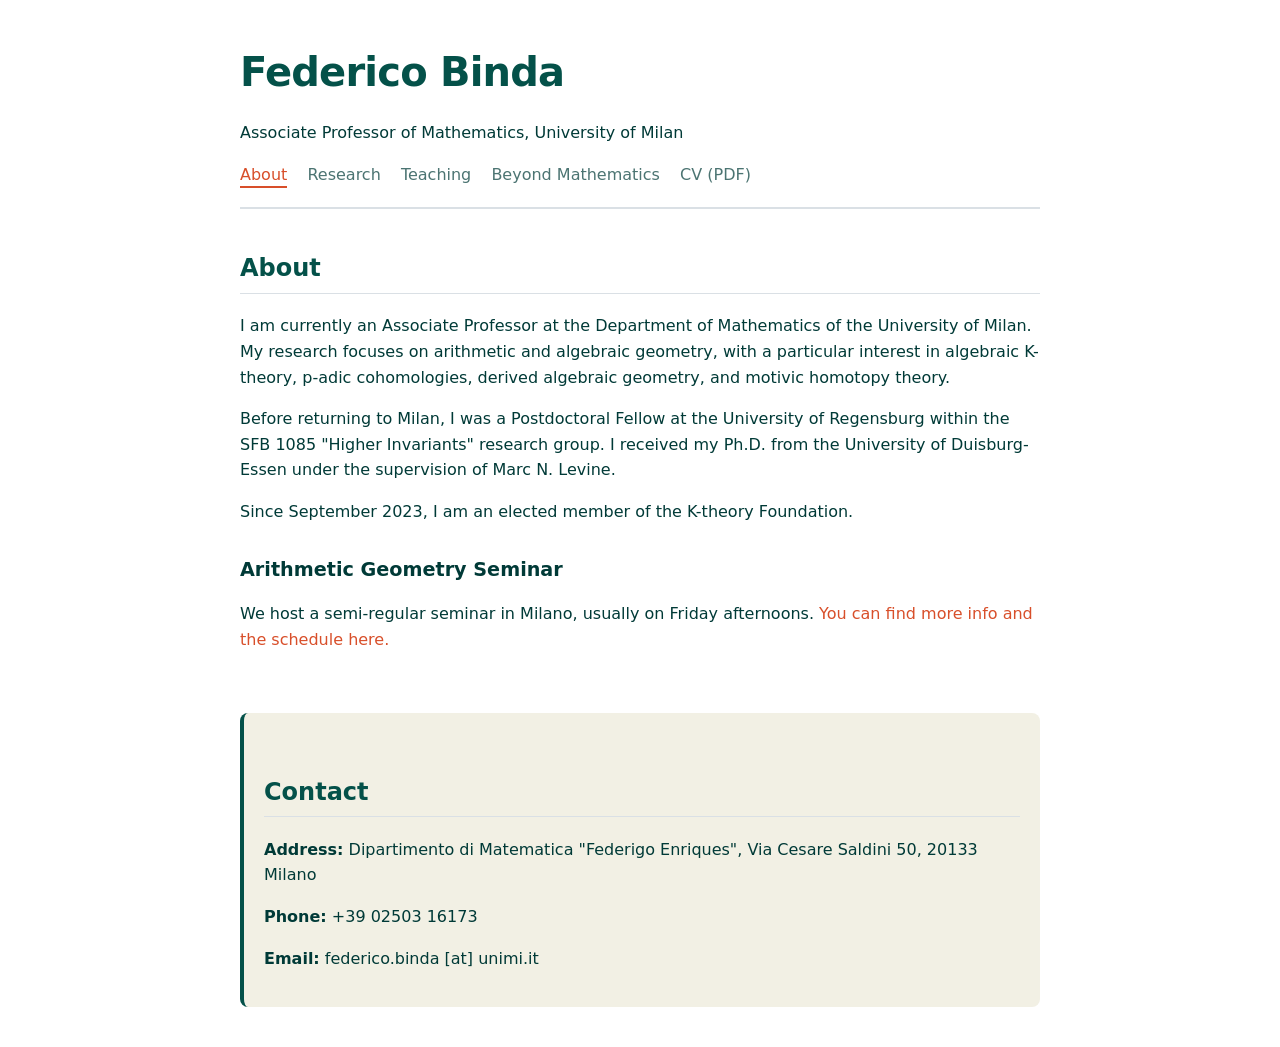
==== index.html @ 34b9a808 "Update index.html" ====
<!DOCTYPE html>
<html lang="en">
	<head>
		<meta charset="UTF-8">
			<meta name="viewport" content="width=device-width, initial-scale=1.0">
				<title>Federico Binda - About</title>
				<link rel="stylesheet" href="style.css">
				<meta property="og:title" content="Federico Binda - Mathematics">
				<meta property="og:description" content="Associate Professor of Mathematics at the University of Milan. Research in arithmetic and algebraic geometry.">
				<meta property="og:type" content="website">
				<meta property="og:url" content="https://fedebinda.eu/">
				</head>
				<body>
					
					<header>
						<h1>Federico Binda</h1>
						<p>Associate Professor of Mathematics, University of Milan</p>
						<nav>
							<a href="index.html" class="active">About</a>
							<a href="research.html">Research</a>
							<a href="teaching.html">Teaching</a>
							<a href="more.html">Beyond Mathematics</a>
							<a href="cv.pdf" target="_blank">CV (PDF)</a>
						</nav>
					</header>
					
					<main>
						<section>
							<h2>About</h2>
							<p>I am currently an Associate Professor at the Department of Mathematics of the University of Milan. My research focuses on arithmetic and algebraic geometry, with a particular interest in algebraic K-theory, p-adic cohomologies, derived algebraic geometry, and motivic homotopy theory.</p>
							<p>Before returning to Milan, I was a Postdoctoral Fellow at the University of Regensburg within the SFB 1085 "Higher Invariants" research group. I received my Ph.D. from the University of Duisburg-Essen under the supervision of Marc N. Levine.</p>
							<p>Since September 2023, I am an elected member of the K-theory Foundation.</p>
							
							<h3>Arithmetic Geometry Seminar</h3>
							<p>We host a semi-regular seminar in Milano, usually on Friday afternoons. <a href="http://users.mat.unimi.it/users/SGA/">You can find more info and the schedule here.</a></p>
						</section>
						
						<section class="contact-info">
							<h2>Contact</h2>
							<p><strong>Address:</strong> Dipartimento di Matematica "Federigo Enriques", Via Cesare Saldini 50, 20133 Milano</p>
							<p><strong>Phone:</strong> +39 02503 16173</p>
							<p><strong>Email:</strong> federico.binda [at] unimi.it</p>
						</section>
					</main>
					
				</body>
			</html>
---- style.css ----
/* Minimalist CSS with 'Honey Pot' Palette (Brightened) */

:root {
/* --- HYBRID COLOR PALETTE --- */
--bg-color: #ffffff;       /* Crisp white background */
--text-main: #003a37;      /* Darkest forest green for highly readable text */
--accent-color: #045149;   /* Deep rich green for your name and headings */
--link-color: #d84f2a;     /* Darker orange (from Honey Pot) for resting links */
--link-hover: #f9744b;     /* Bright coral/orange (from Honey Pot) for hovering */
--border-color: #dae0e5;   /* Soft cool gray for subtle dividing lines */
--box-bg: #f2f0e4;         /* Bright, warm cream for the contact box */
}

body {
font-family: system-ui, -apple-system, BlinkMacSystemFont, "Segoe UI", Roboto, sans-serif;
line-height: 1.6;
color: var(--text-main);
background-color: var(--bg-color);
max-width: 800px;
margin: 0 auto;
padding: 40px 20px;
}

header {
border-bottom: 2px solid var(--border-color);
padding-bottom: 20px;
margin-bottom: 40px;
}

h1 {
font-size: 2.5rem;
margin: 0 0 10px 0;
letter-spacing: -0.05rem;
color: var(--accent-color);
}

h2 {
font-size: 1.5rem;
margin-top: 40px;
border-bottom: 1px solid var(--border-color);
padding-bottom: 5px;
color: var(--accent-color);
}

h3 {
font-size: 1.2rem;
margin-top: 30px;
margin-bottom: 10px;
color: var(--text-main);
}

/* Navigation Menu Styling */
nav a {
margin-right: 15px;
color: var(--text-main); 
text-decoration: none;
font-weight: 500;
transition: all 0.2s ease;
opacity: 0.7; /* Slightly faded when not active */
}

nav a:hover, nav a.active {
color: var(--link-color);
opacity: 1;
border-bottom: 2px solid var(--link-color); 
padding-bottom: 2px;
}

ul {
padding-left: 20px;
}

li {
margin-bottom: 12px;
}

/* Contact Box Styling */
.contact-info {
background-color: var(--box-bg);
padding: 20px;
border-radius: 8px; 
margin-top: 60px;
border-left: 4px solid var(--accent-color); 
}

a {
color: var(--link-color);
text-decoration: none;
transition: color 0.2s ease;
}

a:hover {
color: var(--link-hover);
text-decoration: underline;
}

.paper-title {
font-weight: bold;
color: var(--text-main);
}

.coauthors {
font-style: italic;
opacity: 0.8;
}

.teaching-year {
font-weight: bold;
margin-top: 25px;
margin-bottom: 5px;
color: var(--accent-color);
border-bottom: 1px dashed var(--border-color);
display: inline-block;
}
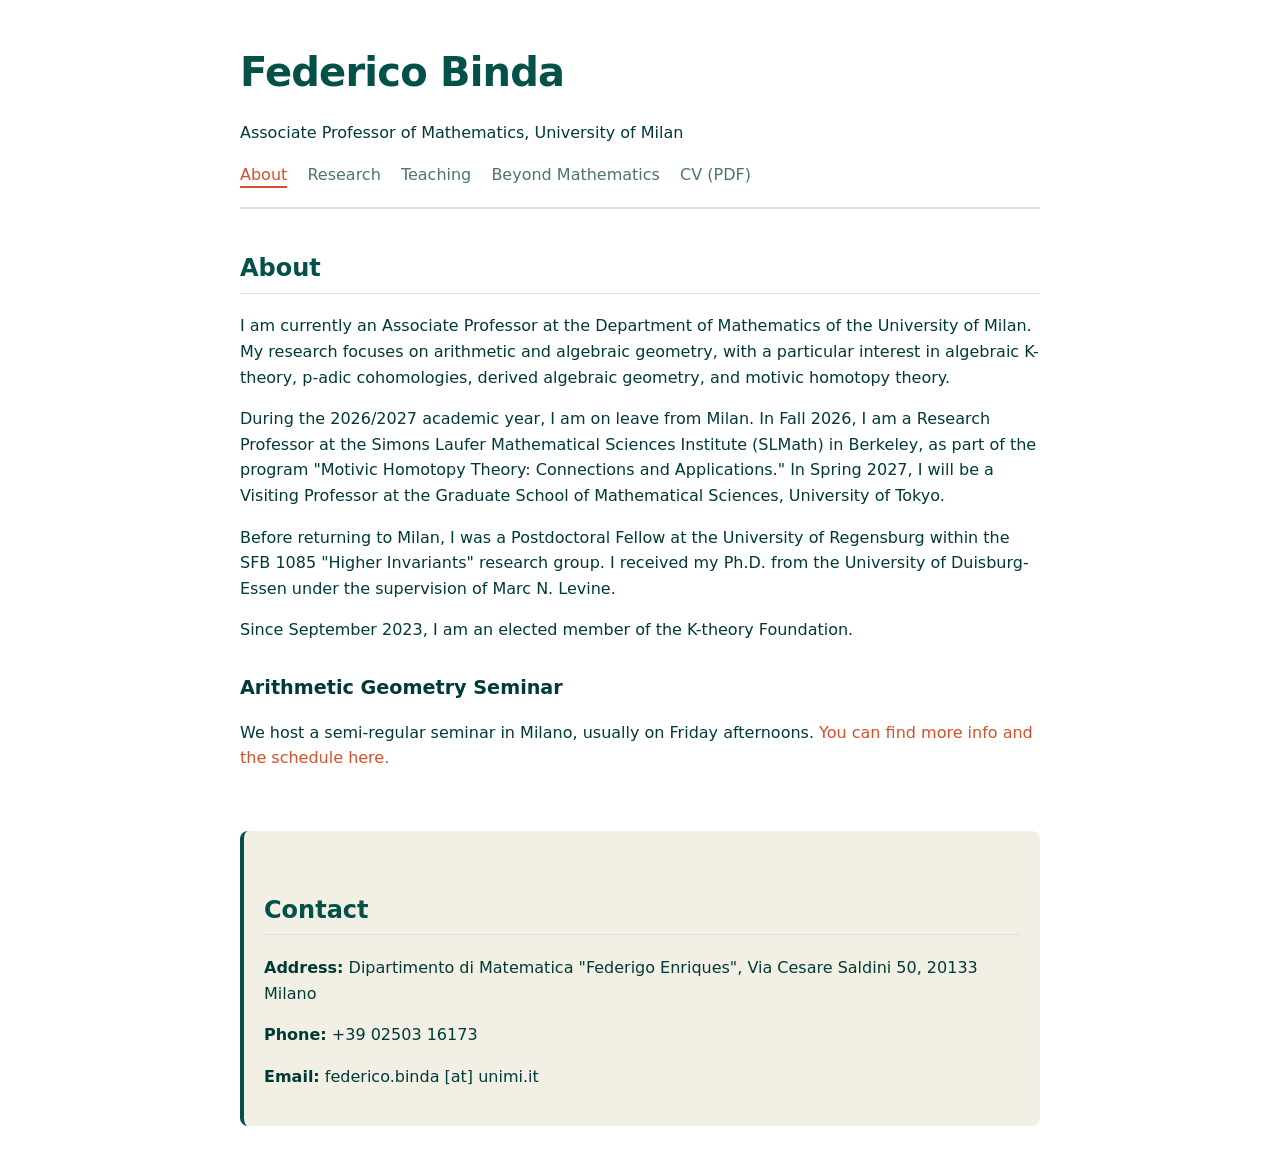
==== commit 6d531f9d: "Update index.html" ====
--- a/index.html
+++ b/index.html
@@ -9,6 +9,7 @@
 				<meta property="og:description" content="Associate Professor of Mathematics at the University of Milan. Research in arithmetic and algebraic geometry.">
 				<meta property="og:type" content="website">
 				<meta property="og:url" content="https://fedebinda.eu/">
+		<link rel="icon" type="image/svg+xml" href="favicon.svg">
 				</head>
 				<body>
 					
@@ -28,11 +29,12 @@
 						<section>
 							<h2>About</h2>
 							<p>I am currently an Associate Professor at the Department of Mathematics of the University of Milan. My research focuses on arithmetic and algebraic geometry, with a particular interest in algebraic K-theory, p-adic cohomologies, derived algebraic geometry, and motivic homotopy theory.</p>
+							<p>During the 2026/2027 academic year, I am on leave from Milan. In Fall 2026, I am a Research Professor at the Simons Laufer Mathematical Sciences Institute (SLMath) in Berkeley, as part of the program "Motivic Homotopy Theory: Connections and Applications." In Spring 2027, I will be a Visiting Professor at the Graduate School of Mathematical Sciences, University of Tokyo.</p>
 							<p>Before returning to Milan, I was a Postdoctoral Fellow at the University of Regensburg within the SFB 1085 "Higher Invariants" research group. I received my Ph.D. from the University of Duisburg-Essen under the supervision of Marc N. Levine.</p>
 							<p>Since September 2023, I am an elected member of the K-theory Foundation.</p>
 							
 							<h3>Arithmetic Geometry Seminar</h3>
-							<p>We host a semi-regular seminar in Milano, usually on Friday afternoons. <a href="http://users.mat.unimi.it/users/SGA/">You can find more info and the schedule here.</a></p>
+							<p>We host a semi-regular seminar in Milano, usually on Friday afternoons. <a href="https://sites.unimi.it/geoaritmetica/">You can find more info and the schedule here.</a></p>
 						</section>
 						
 						<section class="contact-info">
@@ -42,6 +44,7 @@
 							<p><strong>Email:</strong> federico.binda [at] unimi.it</p>
 						</section>
 					</main>
-					
+					<script data-goatcounter="https://fedebinda.goatcounter.com/count"
+        async src="//gc.zgo.at/count.js"></script>
 				</body>
 			</html>
--- a/style.css
+++ b/style.css
@@ -111,4 +111,25 @@
 color: var(--accent-color);
 border-bottom: 1px dashed var(--border-color);
 display: inline-block;
-}+}
+
+/* Research Page Paper Styling */
+.paper-title {
+    font-weight: bold;
+    font-style: italic;
+    color: #1b4332; /* That deep forest green */
+}
+
+.coauthors {
+    color: #555555; /* A subtle dark gray so your name/title pops */
+    font-size: 0.95em;
+}
+.collaborators-list {
+    column-count: 2; /* Or 3, depending on your max-width */
+    column-gap: 20px;
+}
+
+ul li {
+    margin-bottom: 15px; /* Adds nice breathing room between papers */
+    line-height: 1.5;
+}
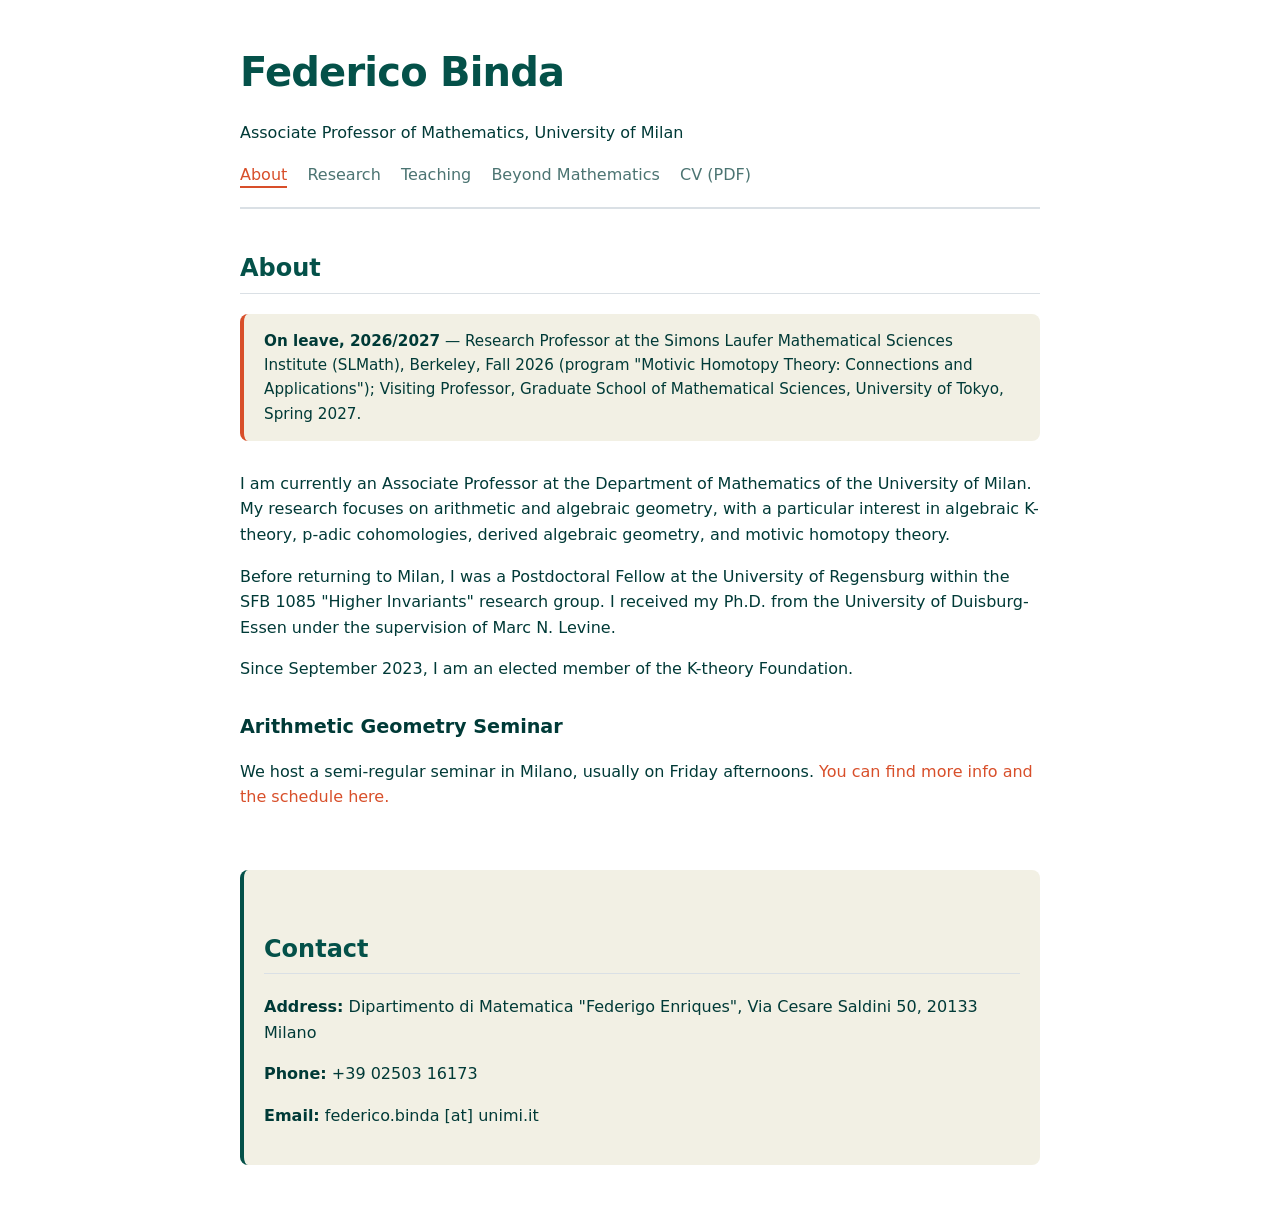
==== commit 10578855: "Update index.html" ====
--- a/index.html
+++ b/index.html
@@ -28,8 +28,11 @@
 					<main>
 						<section>
 							<h2>About</h2>
+
+							<div class="leave-notice">
+    <strong>On leave, 2026/2027</strong> — Research Professor at the Simons Laufer Mathematical Sciences Institute (SLMath), Berkeley, Fall 2026 (program "Motivic Homotopy Theory: Connections and Applications"); Visiting Professor, Graduate School of Mathematical Sciences, University of Tokyo, Spring 2027.
+</div>
 							<p>I am currently an Associate Professor at the Department of Mathematics of the University of Milan. My research focuses on arithmetic and algebraic geometry, with a particular interest in algebraic K-theory, p-adic cohomologies, derived algebraic geometry, and motivic homotopy theory.</p>
-							<p>During the 2026/2027 academic year, I am on leave from Milan. In Fall 2026, I am a Research Professor at the Simons Laufer Mathematical Sciences Institute (SLMath) in Berkeley, as part of the program "Motivic Homotopy Theory: Connections and Applications." In Spring 2027, I will be a Visiting Professor at the Graduate School of Mathematical Sciences, University of Tokyo.</p>
 							<p>Before returning to Milan, I was a Postdoctoral Fellow at the University of Regensburg within the SFB 1085 "Higher Invariants" research group. I received my Ph.D. from the University of Duisburg-Essen under the supervision of Marc N. Levine.</p>
 							<p>Since September 2023, I am an elected member of the K-theory Foundation.</p>
 							
--- a/style.css
+++ b/style.css
@@ -129,6 +129,15 @@
     column-gap: 20px;
 }
 
+.leave-notice {
+    background-color: var(--box-bg);
+    padding: 15px 20px;
+    border-radius: 8px;
+    border-left: 4px solid var(--link-color);
+    margin: 20px 0 30px 0;
+    font-size: 0.95em;
+}
+
 ul li {
     margin-bottom: 15px; /* Adds nice breathing room between papers */
     line-height: 1.5;
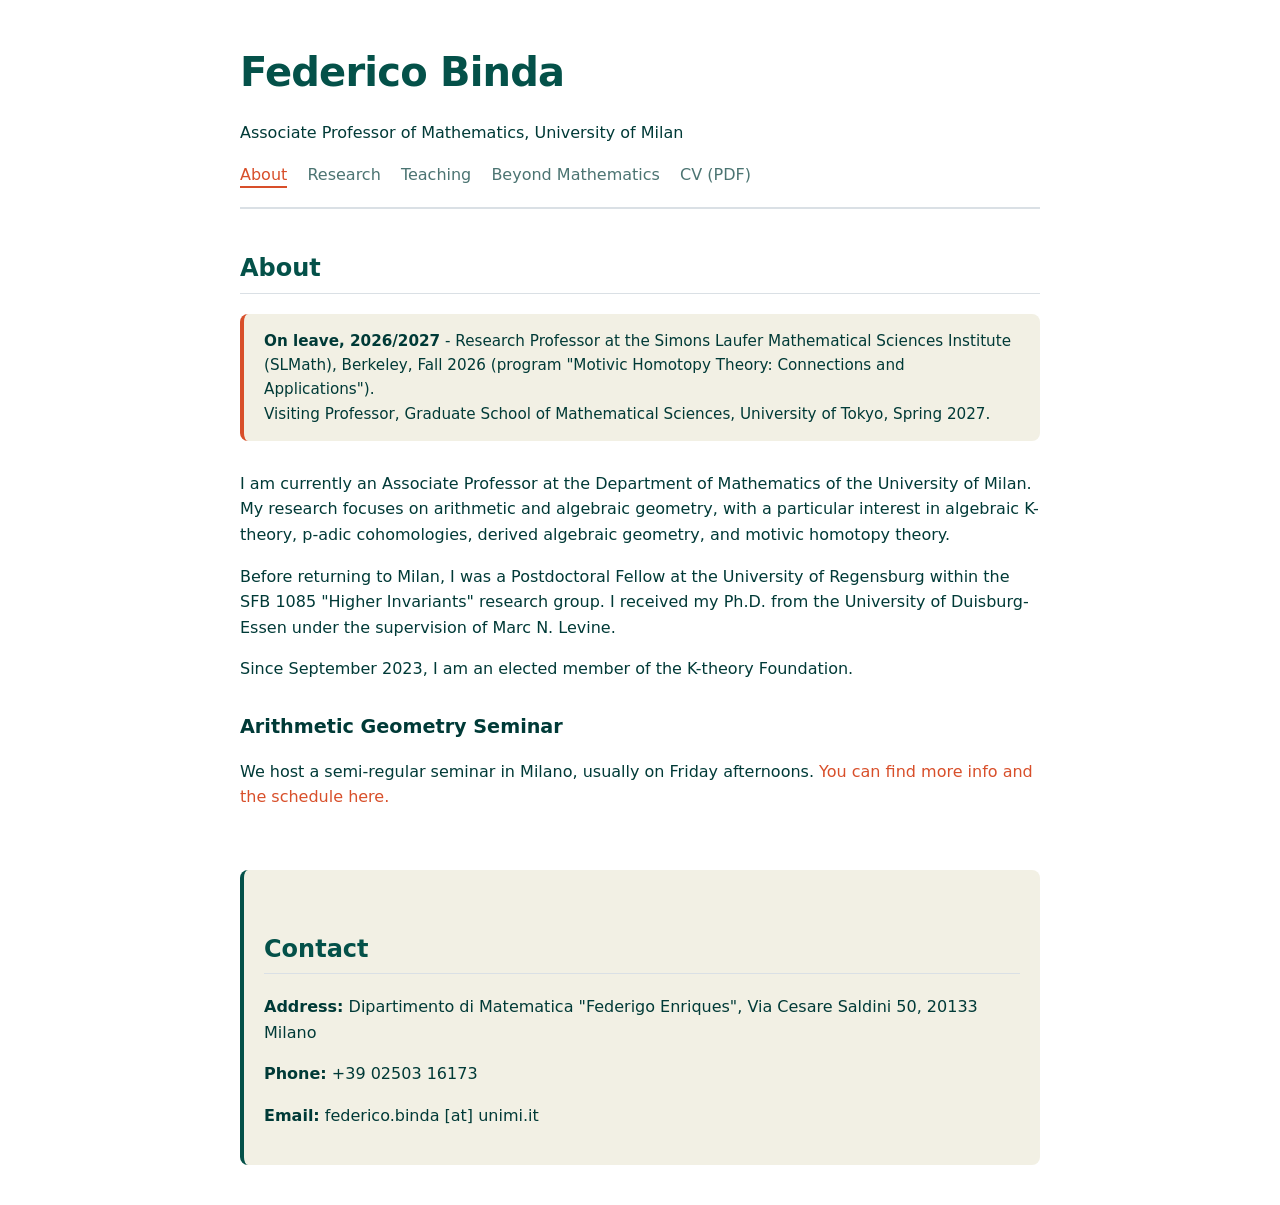
==== commit b2e592ba: "Update index.html" ====
--- a/index.html
+++ b/index.html
@@ -30,7 +30,10 @@
 							<h2>About</h2>
 
 							<div class="leave-notice">
-    <strong>On leave, 2026/2027</strong> — Research Professor at the Simons Laufer Mathematical Sciences Institute (SLMath), Berkeley, Fall 2026 (program "Motivic Homotopy Theory: Connections and Applications"); Visiting Professor, Graduate School of Mathematical Sciences, University of Tokyo, Spring 2027.
+    <strong>On leave, 2026/2027</strong> - Research Professor at the Simons Laufer Mathematical Sciences Institute (SLMath), Berkeley, Fall 2026
+(program "Motivic Homotopy Theory: Connections and Applications").
+<br>
+Visiting Professor, Graduate School of Mathematical Sciences, University of Tokyo, Spring 2027.
 </div>
 							<p>I am currently an Associate Professor at the Department of Mathematics of the University of Milan. My research focuses on arithmetic and algebraic geometry, with a particular interest in algebraic K-theory, p-adic cohomologies, derived algebraic geometry, and motivic homotopy theory.</p>
 							<p>Before returning to Milan, I was a Postdoctoral Fellow at the University of Regensburg within the SFB 1085 "Higher Invariants" research group. I received my Ph.D. from the University of Duisburg-Essen under the supervision of Marc N. Levine.</p>
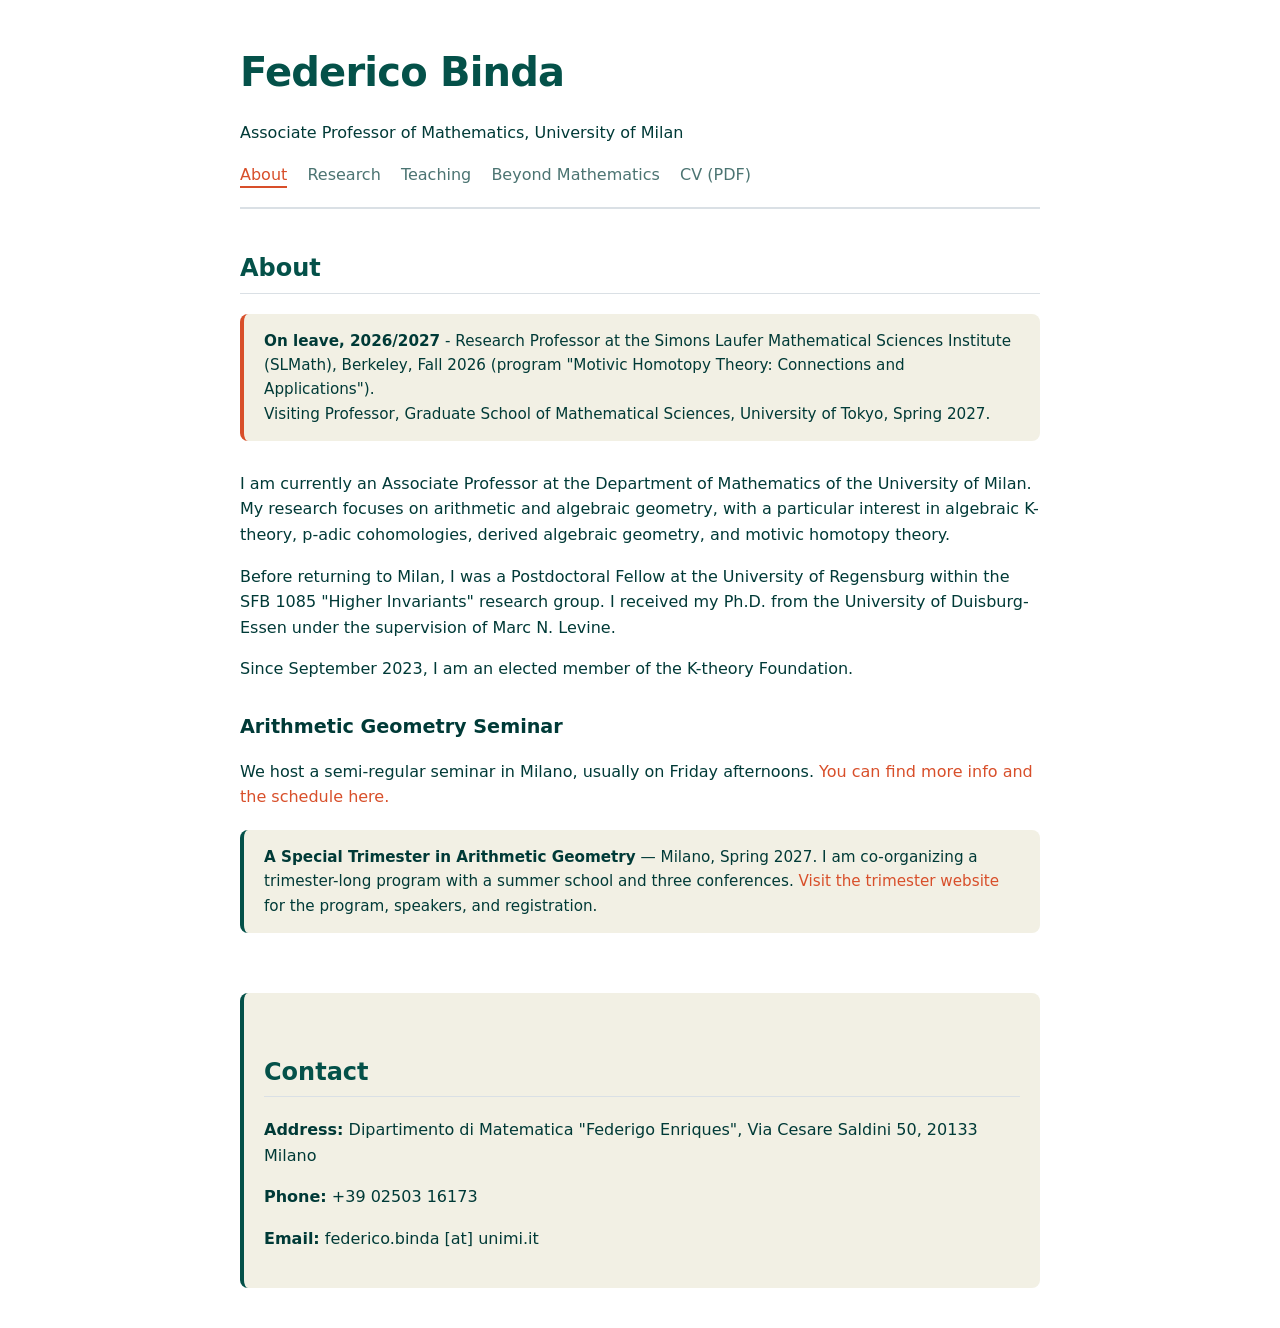
==== commit 715533c5: "Add link to the Arithmetic Geometry trimester (Milano, Spring 2027)" ====
--- a/index.html
+++ b/index.html
@@ -41,6 +41,11 @@
 							
 							<h3>Arithmetic Geometry Seminar</h3>
 							<p>We host a semi-regular seminar in Milano, usually on Friday afternoons. <a href="https://sites.unimi.it/geoaritmetica/">You can find more info and the schedule here.</a></p>
+							<div class="event-notice">
+								<strong>A Special Trimester in Arithmetic Geometry</strong> &mdash; Milano, Spring 2027.
+								I am co-organizing a trimester-long program with a summer school and three conferences.
+								<a href="https://sites.unimi.it/arith-geom-2027/">Visit the trimester website</a> for the program, speakers, and registration.
+							</div>
 						</section>
 						
 						<section class="contact-info">
--- a/style.css
+++ b/style.css
@@ -138,6 +138,15 @@
     font-size: 0.95em;
 }
 
+.event-notice {
+    background-color: var(--box-bg);
+    padding: 15px 20px;
+    border-radius: 8px;
+    border-left: 4px solid var(--accent-color);
+    margin: 20px 0 20px 0;
+    font-size: 0.95em;
+}
+
 ul li {
     margin-bottom: 15px; /* Adds nice breathing room between papers */
     line-height: 1.5;
